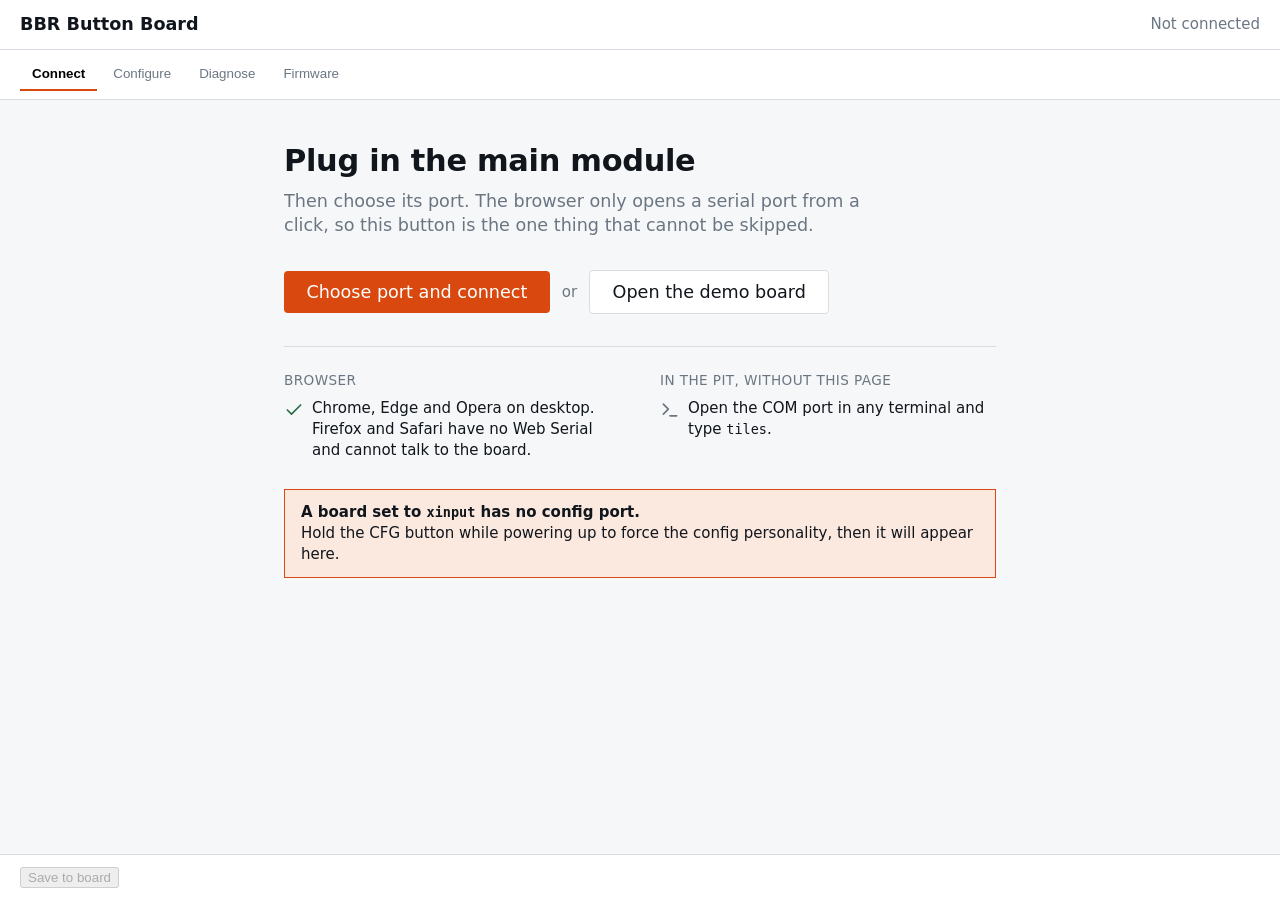
==== index.html @ beb582bf "Publish config app from b0519fc" ====
<!doctype html>
<html lang="en">
<head>
<meta charset="utf-8">
<meta name="viewport" content="width=device-width,initial-scale=1">
<title>BBR Button Board</title>
<link rel="icon" href="favicon.ico" sizes="any">
<link rel="icon" href="favicon.svg" type="image/svg+xml">
<link rel="apple-touch-icon" href="apple-touch-icon.png">
<link rel="stylesheet" href="src/style.css">
</head>
<body>
<header>
  <h1>BBR Button Board</h1>
  <div id="status" class="status">Not connected</div>
</header>

<p id="unsupported" class="notice" hidden>
  This page needs Web Serial, which is available in Chrome, Edge and Opera on
  desktop. It will not work in Firefox or Safari.
</p>

<nav id="tabs">
  <button data-screen="connect" class="active">Connect</button>
  <button data-screen="configure" disabled>Configure</button>
  <button data-screen="diagnose" disabled>Diagnose</button>
  <button data-screen="firmware" disabled>Firmware</button>
</nav>

<main id="screen"></main>

<footer>
  <span id="dirty" hidden>Unsaved changes</span>
  <button id="save" disabled>Save to board</button>
</footer>

<script type="module" src="src/app.js"></script>
</body>
</html>
---- src/style.css ----
:root { --ink:#11161C; --muted:#6B7683; --rule:#D7DDE3; --accent:#D9480F; --ok:#2C6E49; --risk:#A32B2B; --bg:#F6F7F8; --surface:#fff; }
* { box-sizing: border-box; }
body { margin:0; font:15px/1.4 system-ui, sans-serif; color:var(--ink); background:var(--bg); height:100vh; overflow:hidden; display:flex; flex-direction:column; }
main { flex:1 1 auto; min-height:0; overflow:auto; }
header, footer { display:flex; align-items:center; justify-content:space-between; padding:.75rem 1.25rem; background:var(--surface); border-bottom:1px solid var(--rule); }
footer { border-top:1px solid var(--rule); border-bottom:0; position:sticky; bottom:0; }
h1 { font-size:1.1rem; margin:0; }
.status { color:var(--muted); font-variant-numeric:tabular-nums; }
.status.ok { color:var(--ok); }
.status.fault { color:var(--risk); }
.notice { margin:1rem 1.25rem; padding:.75rem 1rem; border:1px solid var(--accent); background:#FBE9E0; }
nav { display:flex; gap:.25rem; padding:.5rem 1.25rem; border-bottom:1px solid var(--rule); background:var(--surface); }
nav button { border:0; background:none; padding:.5rem .75rem; cursor:pointer; border-bottom:2px solid transparent; }
nav button.active { border-bottom-color:var(--accent); font-weight:600; }
nav button:disabled { color:var(--muted); cursor:default; }
main { padding:1.25rem; max-width:1000px; }
table { border-collapse:collapse; width:100%; background:var(--surface); }
th, td { text-align:left; padding:.4rem .6rem; border-bottom:1px solid var(--rule); font-variant-numeric:tabular-nums; }
th { color:var(--muted); font-weight:500; font-size:.85rem; }
code, .mono { font-family: ui-monospace, Menlo, monospace; font-size:.9em; }
button.primary { background:var(--accent); color:#fff; border:0; padding:.5rem 1rem; border-radius:4px; cursor:pointer; }
button.primary:disabled { opacity:.5; cursor:default; }
.key { display:inline-block; width:1.4rem; height:1.4rem; line-height:1.4rem; text-align:center; border:1px solid var(--rule); border-radius:3px; margin:1px; font-size:.75rem; }
.key.wide { width:2rem; cursor:pointer; background:var(--surface); }
.key.wide:hover { border-color:var(--accent); color:var(--accent); }
.key.down { background:var(--accent); color:#fff; border-color:var(--accent); }
.group { display:flex; gap:.4rem; flex-wrap:wrap; align-items:center; }
.chip { border:1px solid var(--rule); border-radius:999px; padding:.1rem .5rem; font-size:.85rem; background:var(--surface); }
.chip button { border:0; background:none; cursor:pointer; color:var(--muted); }
.lost { color:var(--risk); }
.log { background:#111; color:#ddd; padding:.75rem; height:12rem; overflow:auto; white-space:pre-wrap; overflow-wrap:anywhere; }

/* ---- shared bits the new screens lean on ---- */
.muted { color:var(--muted); }
.small { font-size:.85rem; }
.grow { flex-grow:1; }
h2 { font-size:1rem; margin:1.5rem 0 .5rem; }
h2:first-child { margin-top:0; }
.notice.risk { border-color:var(--risk); background:#FBEAEA; }
.chip.sel { border-color:var(--accent); background:#FBE9E0; }
main.wide { padding:0; max-width:none; overflow:hidden; }
.benchbar { display:flex; gap:.5rem; align-items:center; flex-wrap:wrap; }
.benchbar input { width:5.5rem; }

/* ---- Configure: chain · tile · inspector ---- */
.cfg { display:flex; align-items:stretch; height:100%; }
.cfg-rail { width:244px; flex-shrink:0; background:var(--surface); border-right:1px solid var(--rule); display:flex; flex-direction:column; overflow:auto; }
.rail-title, .insp-title { font-size:.85rem; color:var(--muted); font-weight:500; text-transform:uppercase; letter-spacing:.03em; }
.rail-title { padding:.9rem 1rem .5rem; }
.rail-list { display:flex; flex-direction:column; gap:.4rem; padding:0 .75rem; }
.rail-foot { padding:.75rem 1rem; border-top:1px solid var(--rule); font-size:.85rem; margin-top:auto; }

.tilecard { text-align:left; width:100%; font:inherit; color:inherit; border:1px solid var(--rule); background:var(--surface); border-radius:4px; padding:.6rem .75rem; cursor:pointer; }
.tilecard.sel { border-color:var(--accent); background:#FBE9E0; }
.tilecard.lost { border-color:var(--risk); }
.tilecard-top { display:flex; justify-content:space-between; align-items:baseline; gap:.5rem; }
.tilecard-name { font-weight:600; }
.tilecard-sub { font-size:.85rem; }
.tilecard-dots { display:flex; gap:3px; flex-wrap:wrap; margin-top:.5rem; }
.dot { width:12px; height:12px; border:1px solid var(--rule); background:var(--surface); }
.dot.bound { border-color:var(--accent); background:var(--accent); }
.dot.down { outline:2px solid var(--ink); outline-offset:1px; }

.cfg-canvas { flex-grow:1; min-width:0; padding:1.25rem 1.5rem; display:flex; flex-direction:column; overflow:auto; }
.cfg-head { display:flex; justify-content:space-between; align-items:baseline; gap:1rem; }
.cfg-head h2 { margin:0; font-size:1.1rem; }
.tileview { background:var(--surface); border:1px solid var(--rule); border-radius:4px; padding:1.75rem; display:flex; align-items:center; justify-content:center; flex-grow:1; margin:.75rem 0; }
.keygrid { display:grid; gap:14px; }
.keycell { width:92px; height:92px; border:1px solid var(--rule); background:var(--surface); color:inherit; font:inherit; cursor:pointer; display:flex; flex-direction:column; align-items:center; justify-content:center; gap:2px; }
.keycell.bound { border-color:var(--accent); background:#FBE9E0; }
.keycell.sel { border-color:var(--accent); background:var(--accent); color:#fff; }
.keycell.down { outline:3px solid var(--ink); outline-offset:2px; }
.keycell-k { font-size:.85rem; color:var(--muted); }
.keycell.sel .keycell-k { color:#fff; }
.keycell-b { font-weight:600; font-size:1.1rem; }
.keycell-led { width:8px; height:8px; border-radius:999px; margin-top:2px; }
.debounce { display:flex; flex-wrap:wrap; align-items:center; gap:.5rem; margin:.75rem 0; }
.debounce input { width:4.5rem; }
.legend { display:flex; gap:.4rem; align-items:center; font-size:.85rem; }
.legend .swatch { width:14px; height:14px; border:1px solid var(--rule); border-radius:3px; background:var(--surface); margin-left:.75rem; }
.legend .swatch:first-of-type { margin-left:0; }
.legend .swatch.bound { border-color:var(--accent); background:#FBE9E0; }
.legend .swatch.sel { border-color:var(--accent); background:var(--accent); }
.legend .swatch.down { outline:2px solid var(--ink); outline-offset:1px; }

.cfg-inspect { width:344px; flex-shrink:0; background:var(--surface); border-left:1px solid var(--rule); padding:1.25rem; display:flex; flex-direction:column; gap:1.25rem; overflow:auto; }
.insp-head { margin-top:.4rem; }
.btngrid { display:grid; grid-template-columns:repeat(8,minmax(0,1fr)); gap:4px; margin-top:.5rem; }
.btncell { padding:.25rem 0; font:inherit; font-size:.85rem; border:1px solid var(--rule); background:var(--surface); color:var(--muted); border-radius:3px; cursor:pointer; }
.btncell.used { color:var(--ink); }
.btncell.sel { border-color:var(--accent); background:var(--accent); color:#fff; }
.swatches { display:flex; gap:6px; align-items:center; }
.ledsw { width:28px; height:28px; border-radius:4px; border:1px solid var(--rule); cursor:pointer; }
.ledsw.sel { outline:2px solid var(--ink); outline-offset:1px; }
.ledsw.off { background:var(--surface); border:1px solid var(--rule); color:var(--muted); }

/* ---- Firmware: tiles left, main module + log right ---- */
.fw { display:flex; align-items:stretch; height:100%; }
.fw-tiles { flex-grow:1; min-width:0; padding:1.25rem 1.5rem; overflow:auto; }
.fw-side { width:400px; flex-shrink:0; background:var(--surface); border-left:1px solid var(--rule); padding:1.25rem; display:flex; flex-direction:column; overflow:auto; }
.fw-side .log { flex:1 1 auto; min-height:6rem; margin:.5rem 0 0; border-radius:4px; }
.fwcard { background:var(--surface); border:1px solid var(--rule); border-radius:4px; padding:.85rem 1rem; margin-bottom:.6rem; }
.fwcard.stale { border-color:var(--accent); }
.fwcard.lost { border-color:var(--risk); }
.fwcard-top { display:flex; align-items:center; justify-content:space-between; gap:1rem; }
.fwcard-name { font-weight:600; }
.fwbtn { padding:.5rem 1rem; border-radius:4px; border:1px solid var(--rule); background:var(--surface); color:inherit; font:inherit; white-space:nowrap; cursor:pointer; }
.fwbtn.go { background:var(--accent); border-color:var(--accent); color:#fff; font-weight:500; }
.fwbtn.busy { border-color:var(--accent); color:var(--accent); cursor:default; }
.fwbtn.none { border-color:transparent; color:var(--muted); cursor:default; }
.fwbar { height:6px; border-radius:999px; background:var(--rule); margin-top:.85rem; overflow:hidden; }
.fwfill { height:6px; background:var(--accent); }
.fwnote { margin-top:.5rem; }

/* ---- Connect: the gate ---- */
.gate { max-width:760px; padding:2.5rem 1.5rem; margin:0 auto; }
.hero { font-size:1.9rem; font-weight:600; letter-spacing:-.01em; margin:0 0 .4rem; }
.hero-sub { font-size:1.1rem; color:var(--muted); max-width:33em; margin:0 0 2rem; text-wrap:pretty; }
.hero-actions { display:flex; gap:.75rem; align-items:center; flex-wrap:wrap; margin:0 0 2rem; }
button.big { padding:.7rem 1.4rem; font-size:1.1rem; border-radius:4px; font-family:inherit; cursor:pointer; }
button.big:not(.primary) { border:1px solid var(--rule); background:var(--surface); color:var(--ink); }
button.big:not(.primary):hover { border-color:var(--accent); color:var(--accent); }
.facts { display:flex; gap:2.5rem; border-top:1px solid var(--rule); padding-top:1.5rem; }
.facts > div { flex:1 1 0; min-width:0; }
.fact { display:flex; gap:.5rem; align-items:flex-start; margin-top:.5rem; }
.fact svg { flex-shrink:0; margin-top:.1rem; }
.ident { width:auto; background:none; margin-top:.5rem; }
.ident th { text-align:left; padding:.2rem 1.25rem .2rem 0; border:0; font-weight:500; color:var(--muted); vertical-align:top; }
.ident td { padding:.2rem 0; border:0; }
.gate .notice { margin:1.75rem 0 0; }

/* ---- Diagnose ---- */
.diag { max-width:1000px; padding:1.25rem 1.5rem; margin:0 auto; height:100%; overflow:auto; }
.diag > .notice { margin:0 0 1rem; }
.pills { display:flex; gap:.4rem; margin-bottom:1rem; }
.pill { padding:.35rem .9rem; border-radius:999px; font:inherit; font-size:.9rem; border:1px solid var(--rule); background:var(--surface); color:inherit; cursor:pointer; }
.pill:hover { border-color:var(--accent); }
.pill.sel { border-color:var(--accent); background:#FBE9E0; font-weight:600; }
.card { background:var(--surface); border:1px solid var(--rule); border-radius:4px; padding:1rem 1.1rem; margin-bottom:1rem; }
.card > table { margin:-.25rem 0; }
.card-head { display:flex; align-items:baseline; justify-content:space-between; gap:1rem; margin-bottom:.4rem; }
.card p:last-child { margin-bottom:0; }
.dots { display:inline-flex; gap:3px; }
.diag-foot { margin:0; }
.card .ident input { width:6rem; }

/* ---- Configure: encoders ---- */
/* Full width, so a panel's min(320px,100%) has something to be 100% of on a tile with no keys. */
.tilestack { display:flex; flex-direction:column; gap:1.5rem; align-items:center; width:100%; }
.encstrip { display:flex; gap:1.5rem; border-top:1px solid var(--rule); padding-top:1.25rem; }
.knob { width:92px; border:1px solid var(--rule); background:var(--surface); color:inherit; font:inherit;
        border-radius:4px; padding:.6rem .25rem; cursor:pointer; display:flex; flex-direction:column;
        align-items:center; gap:2px; }
.knob.bound { border-color:var(--accent); background:#FBE9E0; }
.knob.sel { border-color:var(--accent); background:var(--accent); color:#fff; }
.knob.sel .keycell-k { color:#fff; }
.knob-b { font-size:.8rem; font-weight:600; }
.dot.ring { border-radius:999px; border-width:2px; background:none; }
.dot.ring.bound { background:none; border-color:var(--accent); }
.chip.taken { color:var(--muted); border-style:dashed; }
.dirpick { display:flex; align-items:center; justify-content:space-between; gap:.5rem; margin-top:.4rem; }
.dirpick select { max-width:11rem; }

/* ---- Configure: display panels (§14) ---- */
/* The preview is drawn dark whatever the page theme is: it is a picture of a
   panel, not part of the page, and a "black" background that is not black
   would misreport what the tile will show. */
.panel { display:block; width:min(320px,100%); padding:6px; cursor:pointer; font:inherit;
         border:1px solid var(--rule); border-radius:6px; background:#222; }
.panel.sel { border-color:var(--accent); box-shadow:0 0 0 2px var(--accent); }
.panel-grid { display:grid; height:100%; width:100%; border-radius:2px; overflow:hidden; }
.panel-row { display:flex; align-items:center; overflow:hidden; white-space:pre;
             font-family:ui-monospace,SFMono-Regular,Menlo,monospace; line-height:1;
             font-size:clamp(7px,2.6vw,15px); }
/* Pixels, shown as pixels: a 128 px picture blown up to 320 px must not be
   smoothed, or the preview stops being a preview of the dither. */
.panel-pic { display:block; width:100%; height:100%; border-radius:2px; image-rendering:pixelated; }
.picprev { display:block; width:100%; max-width:220px; margin:.6rem 0 .35rem;
           border:1px solid var(--rule); border-radius:4px; background:#222;
           image-rendering:pixelated; }
.disprow { display:flex; align-items:center; gap:.3rem; margin-bottom:.35rem; }
.disprow-n { width:2.2rem; flex:none; font-size:.8rem; }
.disprow input[type=text] { flex:1; min-width:0; font-family:ui-monospace,SFMono-Regular,Menlo,monospace; }
.disprow select { flex:none; max-width:5.5rem; font-size:.85rem; }
.disprow-dbl { flex:none; display:flex; align-items:center; gap:.15rem; font-size:.8rem; color:var(--muted); }
/* The picture controls carry sentences rather than words -- "a stored picture
   -- seconds once, then one frame" is the whole difference between §14.8 and
   §14.9 -- so each gets its own line and the control fills the inspector
   instead of widening it. */
.cfg-inspect select { max-width:100%; }
.pickrow { display:block; font-size:.8rem; color:var(--muted); margin:.35rem 0; }
.pickrow select { display:block; width:100%; margin-top:.15rem; }
.disprow.dbl .disprow-n { font-weight:600; color:var(--accent); }
.small.fault { color:var(--accent); }

/* ---- Legend codes: rumble as a control channel (§8.8) ---- */
.rumblelive { border:1px solid var(--rule); border-radius:4px; padding:.45rem .6rem; margin:.5rem 0 .35rem;
              background:var(--bg); font-size:.85rem; min-height:2.2rem; }
.rumblerow { border-radius:3px; padding:.05rem .15rem; }
.rumblerow.bound .disprow-n { color:var(--accent); font-weight:600; }
.rumblerow.hit { background:#FBE9E0; box-shadow:inset 3px 0 0 var(--accent); }
.rumblerow select { max-width:6rem; }
.ftccall { background:#111; color:#ddd; padding:.6rem .7rem; border-radius:4px; overflow:auto;
           font-family:ui-monospace,Menlo,monospace; font-size:.78rem; margin:.35rem 0 .4rem; }

/* ---- The §8.5 slots drawn as an Xbox pad, beside the 1–32 grid ---- */
.xpad { position:relative; width:100%; aspect-ratio:300 / 210; margin-top:.5rem; }
.xpad-body { position:absolute; inset:0; width:100%; height:100%; }
.xpad-body path { fill:var(--bg); stroke:var(--rule); stroke-width:.6; vector-effect:non-scaling-stroke; }
.xpad-ring { position:absolute; width:54px; height:54px; transform:translate(-50%,-50%);
             border:1px dashed var(--rule); border-radius:999px; pointer-events:none; }
.xcell { position:absolute; transform:translate(-50%,-50%); min-width:24px; height:22px; padding:0 4px;
         font:inherit; font-size:.72rem; line-height:20px; border:1px solid var(--rule); border-radius:3px;
         background:var(--surface); color:var(--muted); cursor:pointer; white-space:nowrap; }
.xcell.click { border-radius:999px; }
.xcell:hover { border-color:var(--accent); }
.xcell.used { color:var(--ink); }
.xcell.sel, .xcell.down { border-color:var(--accent); background:var(--accent); color:#fff; }
.btncell.noslot { opacity:.45; }
.btncell small { display:block; white-space:nowrap; font-size:.62rem; line-height:1; color:inherit; opacity:.8; }
.bench-pad { max-width:340px; margin-top:.75rem; }
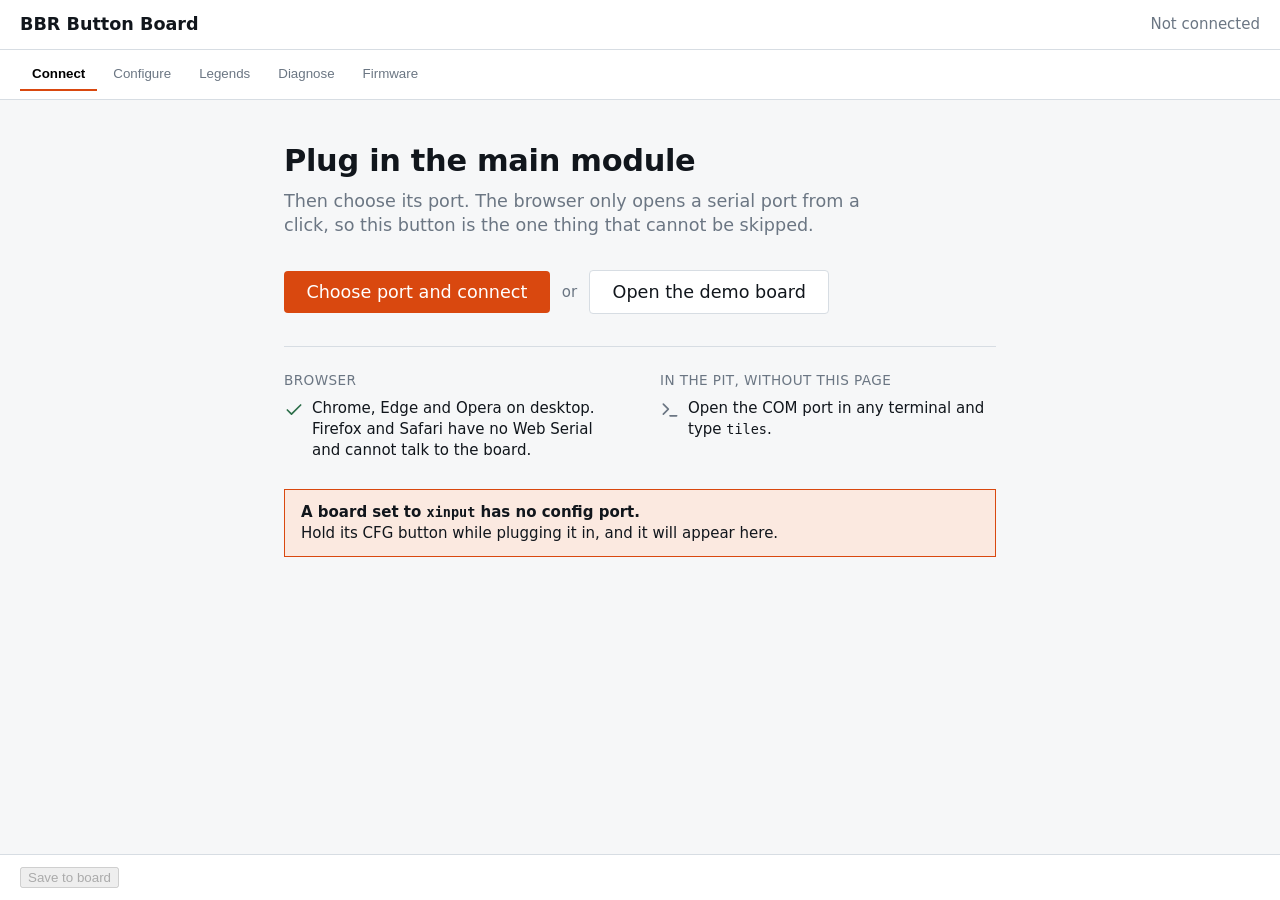
==== commit d54286b1: "Publish config app from 4d0f876" ====
--- a/index.html
+++ b/index.html
@@ -23,6 +23,7 @@
 <nav id="tabs">
   <button data-screen="connect" class="active">Connect</button>
   <button data-screen="configure" disabled>Configure</button>
+  <button data-screen="legends" disabled>Legends</button>
   <button data-screen="diagnose" disabled>Diagnose</button>
   <button data-screen="firmware" disabled>Firmware</button>
 </nav>
--- a/src/style.css
+++ b/src/style.css
@@ -219,3 +219,16 @@
 .btncell.noslot { opacity:.45; }
 .btncell small { display:block; white-space:nowrap; font-size:.62rem; line-height:1; color:inherit; opacity:.8; }
 .bench-pad { max-width:340px; margin-top:.75rem; }
+
+/* Legends overview: one card per rumble code */
+.legends h2 { margin:0 0 .4rem; }
+.legend-card.unused { opacity:.6; }
+.legend-item { display:flex; align-items:flex-start; gap:.75rem; padding:.45rem 0; border-top:1px solid var(--rule); }
+.legend-item:first-of-type { border-top:0; }
+.legend-what { width:6.5rem; flex:none; font-size:.85rem; color:var(--muted); }
+.legend-body { flex:1; min-width:0; }
+.legend-body .chip { display:inline-block; margin:0 .3rem .3rem 0; }
+.minipanel { width:max-content; max-width:100%; overflow-x:auto; margin-top:.35rem;
+  background:#000; padding:3px; border-radius:3px; font:12px/1.25 ui-monospace, Menlo, monospace; }
+.mini-row { white-space:pre; padding:0 1px; }
+.mini-row.dbl { font-size:200%; line-height:1.2; }
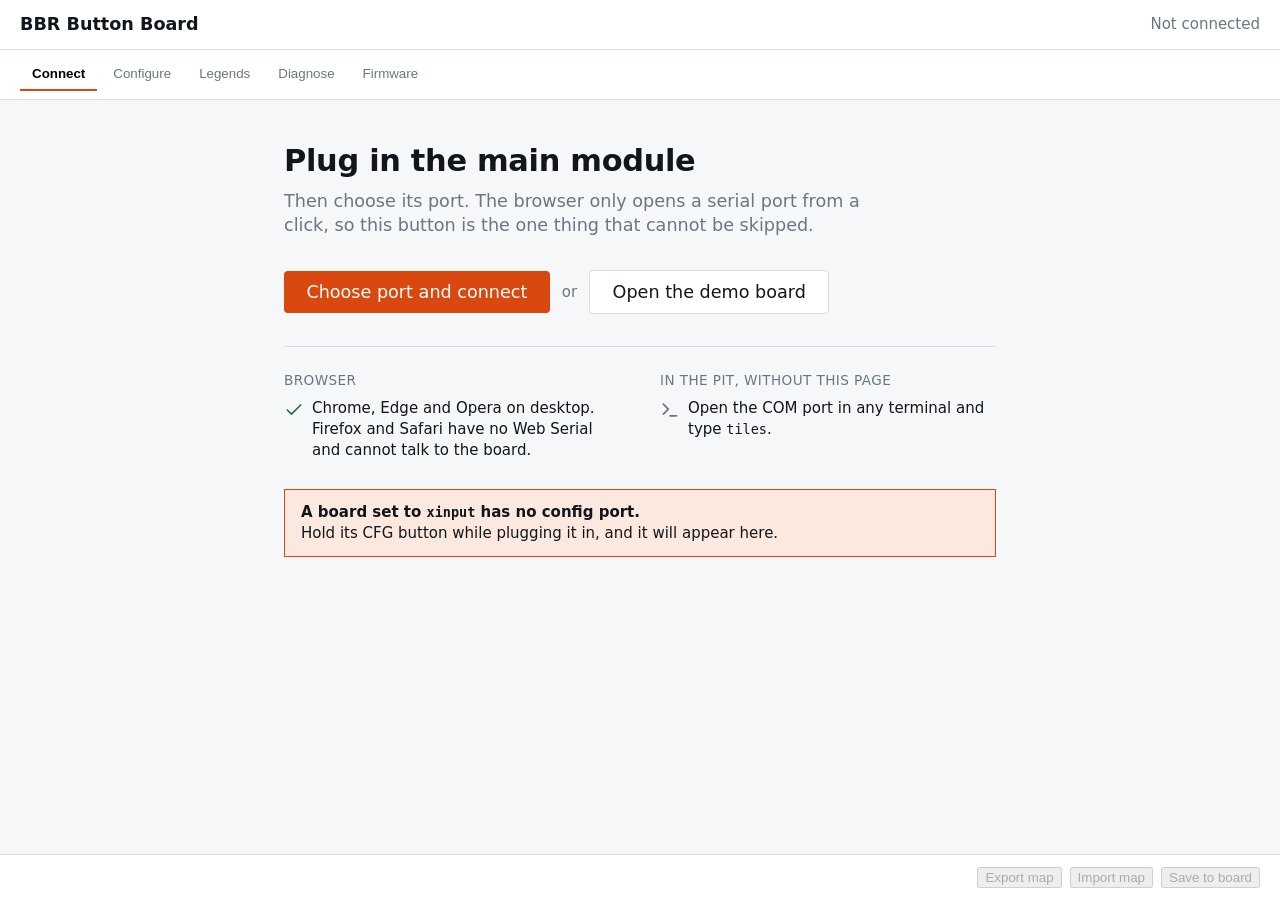
==== commit 4f1e66af: "Publish config app from d6d5a1f" ====
--- a/index.html
+++ b/index.html
@@ -32,7 +32,12 @@
 
 <footer>
   <span id="dirty" hidden>Unsaved changes</span>
-  <button id="save" disabled>Save to board</button>
+  <span class="footer-actions">
+    <button id="map-export" disabled title="Download the board's map as a JSON file">Export map</button>
+    <button id="map-import" disabled title="Replace the board's map with one from a file">Import map</button>
+    <input id="map-import-file" type="file" accept=".json,application/json" hidden>
+    <button id="save" disabled>Save to board</button>
+  </span>
 </footer>
 
 <script type="module" src="src/app.js"></script>
--- a/src/style.css
+++ b/src/style.css
@@ -4,6 +4,7 @@
 main { flex:1 1 auto; min-height:0; overflow:auto; }
 header, footer { display:flex; align-items:center; justify-content:space-between; padding:.75rem 1.25rem; background:var(--surface); border-bottom:1px solid var(--rule); }
 footer { border-top:1px solid var(--rule); border-bottom:0; position:sticky; bottom:0; }
+.footer-actions { display:flex; gap:.5rem; margin-left:auto; }
 h1 { font-size:1.1rem; margin:0; }
 .status { color:var(--muted); font-variant-numeric:tabular-nums; }
 .status.ok { color:var(--ok); }
@@ -89,7 +90,11 @@
 .btncell { padding:.25rem 0; font:inherit; font-size:.85rem; border:1px solid var(--rule); background:var(--surface); color:var(--muted); border-radius:3px; cursor:pointer; }
 .btncell.used { color:var(--ink); }
 .btncell.sel { border-color:var(--accent); background:var(--accent); color:#fff; }
-.swatches { display:flex; gap:6px; align-items:center; }
+.swatches { display:flex; flex-wrap:wrap; gap:6px; align-items:center; }
+.ledpick { width:28px; height:28px; border-radius:4px; border:1px dashed var(--rule); cursor:pointer;
+           background:conic-gradient(red, yellow, lime, cyan, blue, magenta, red); position:relative; overflow:hidden; }
+.ledpick.sel { outline:2px solid var(--ink); outline-offset:1px; }
+.ledpick input { position:absolute; inset:0; width:100%; height:100%; opacity:0; cursor:pointer; border:0; padding:0; }
 .ledsw { width:28px; height:28px; border-radius:4px; border:1px solid var(--rule); cursor:pointer; }
 .ledsw.sel { outline:2px solid var(--ink); outline-offset:1px; }
 .ledsw.off { background:var(--surface); border:1px solid var(--rule); color:var(--muted); }
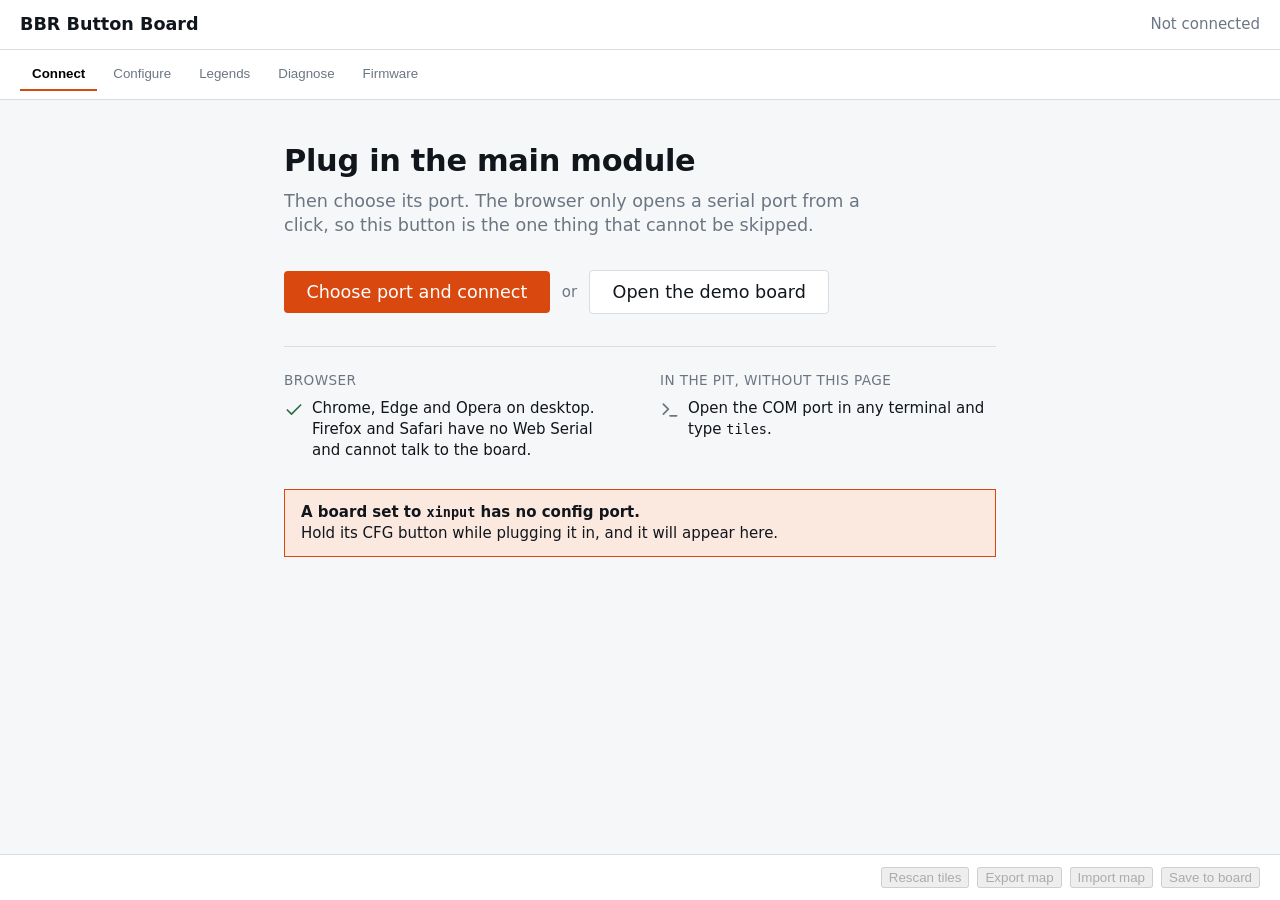
==== commit fa0e5cc8: "Publish config app from 4e22ff5" ====
--- a/index.html
+++ b/index.html
@@ -33,6 +33,7 @@
 <footer>
   <span id="dirty" hidden>Unsaved changes</span>
   <span class="footer-actions">
+    <button id="rescan" disabled title="Have the main module find every tile on the bus again. Buttons read released for a moment and display tiles clear.">Rescan tiles</button>
     <button id="map-export" disabled title="Download the board's map as a JSON file">Export map</button>
     <button id="map-import" disabled title="Replace the board's map with one from a file">Import map</button>
     <input id="map-import-file" type="file" accept=".json,application/json" hidden>
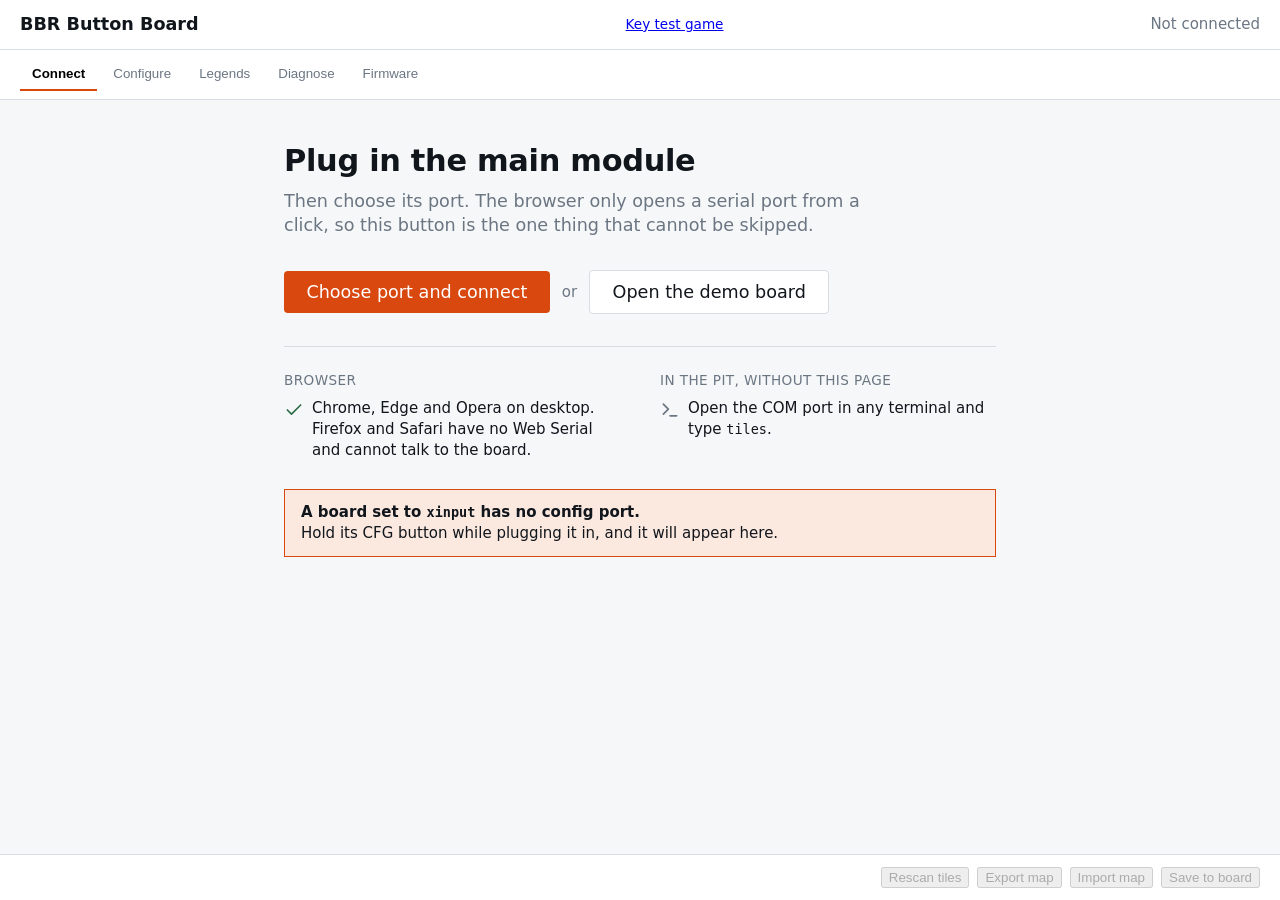
==== commit 78a1f9cb: "Publish config app from 54bd7c1" ====
--- a/index.html
+++ b/index.html
@@ -12,6 +12,7 @@
 <body>
 <header>
   <h1>BBR Button Board</h1>
+  <a class="small" href="game.html" title="A running game that reads the board as a gamepad: a quick test of every key">Key test game</a>
   <div id="status" class="status">Not connected</div>
 </header>
 
